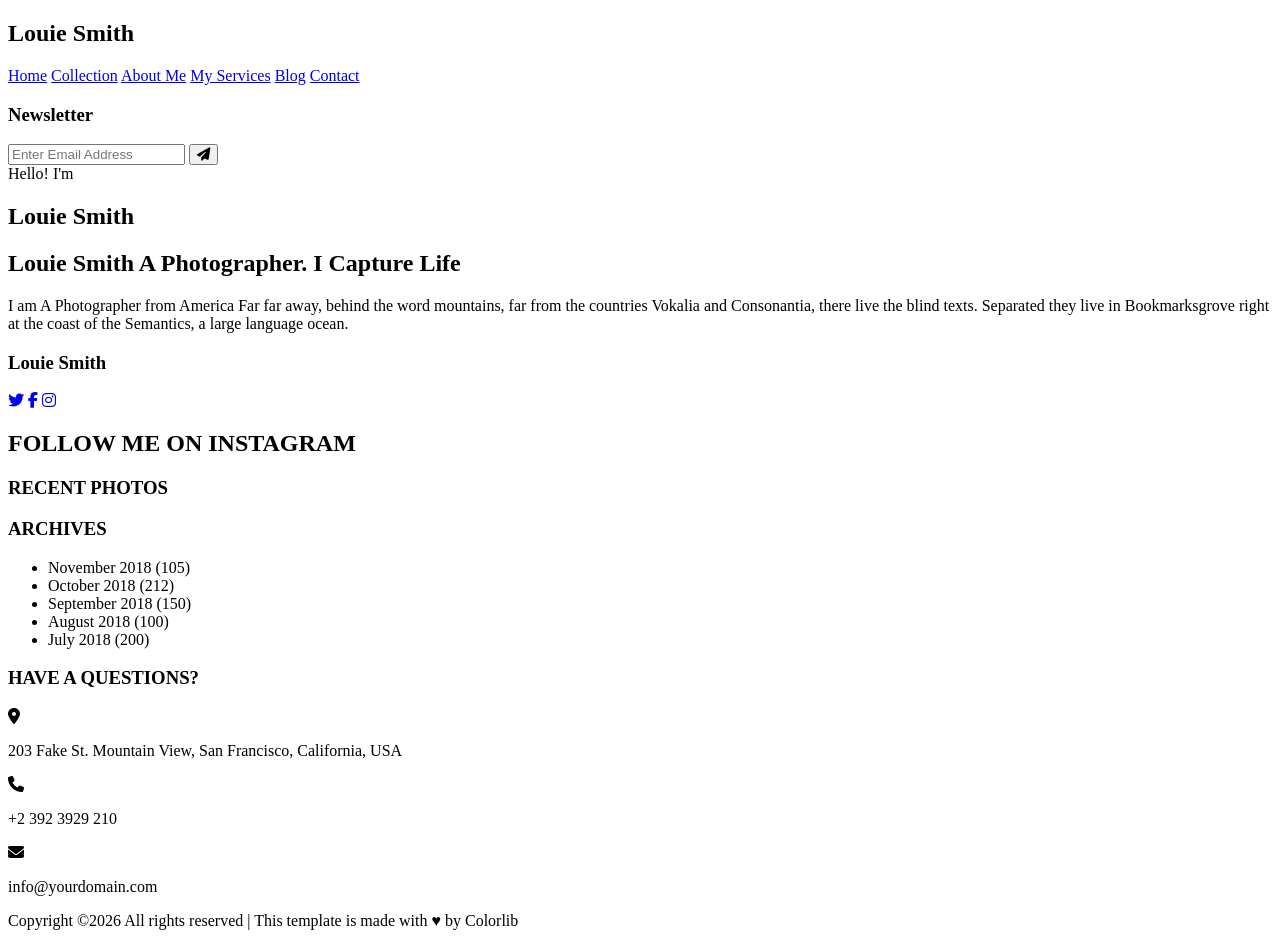
==== index.html @ afb68b4a "Add files via upload" ====
<!DOCTYPE html>
<html lang="en">
<head>
  <meta charset="UTF-8">
  <meta name="viewport" content="width=device-width, initial-scale=1.0">
  <title>Louie - Home</title>

  <link rel="stylesheet" href="css/style.css">

 
  <link rel="stylesheet" href="https://cdnjs.cloudflare.com/ajax/libs/font-awesome/6.5.0/css/all.min.css">
</head>
<body>

  <div class="page">

    
    <aside class="sidebar">

      <div class="sidebar-top">
        <div class="profile">
          <div class="profile-img"></div>
          <h2>Louie Smith</h2>
        </div>

        <nav class="menu">
          <a class="active" href="index.html">Home</a>
          <a href="collection.html">Collection</a>
          <a href="about.html">About Me</a>
          <a href="services.html">My Services</a>
          <a href="blog.html">Blog</a>
          <a href="contact.html">Contact</a>
        </nav>
      </div>

      <div class="newsletter">
        <h3>Newsletter</h3>

        <form class="newsletter-form">
          <input type="email" placeholder="Enter Email Address">
          <button type="submit">
            <i class="fa-solid fa-paper-plane"></i>
          </button>
        </form>
      </div>

    </aside>

    
    <main class="main-content">

      
      <section class="hero">

        
        <div class="hero-image">
          <div class="dots">
            <span class="dot active"></span>
            <span class="dot"></span>
          </div>
        </div>

        
        <div class="hero-info">

          <div class="hero-text">

            <span class="subheading">Hello! I'm</span>

            <h1 class="big-name">Louie Smith</h1>

            <h2 class="title">
              <span class="black">Louie Smith</span>
              <span class="gold">A Photographer.</span>
              <span class="black">I Capture Life</span>
            </h2>

            <p>
              I am A Photographer from America Far far away, behind the word mountains,
              far from the countries Vokalia and Consonantia, there live the blind texts.
              Separated they live in Bookmarksgrove right at the coast of the Semantics,
              a large language ocean.
            </p>

            <h3 class="signature">Louie Smith</h3>

            <div class="social">
              <a href="#"><i class="fa-brands fa-twitter"></i></a>
              <a href="#"><i class="fa-brands fa-facebook-f"></i></a>
              <a href="#"><i class="fa-brands fa-instagram"></i></a>
            </div>

          </div>

        </div>

      </section>

    
      <section class="instagram">
        <h2>FOLLOW ME ON INSTAGRAM</h2>

        <div class="insta-photos">
          <a class="insta-img img1" href="#"></a>
          <a class="insta-img img2" href="#"></a>
          <a class="insta-img img3" href="#"></a>
          <a class="insta-img img4" href="#"></a>
          <a class="insta-img img5" href="#"></a>
        </div>
      </section>

   
      <footer class="footer">

        <div class="footer-container">

          
          <div class="footer-box">
            <h3>RECENT PHOTOS</h3>

            <div class="recent-photos">
              <a class="photo p1" href="#"></a>
              <a class="photo p2" href="#"></a>
              <a class="photo p3" href="#"></a>
              <a class="photo p4" href="#"></a>
              <a class="photo p5" href="#"></a>
              <a class="photo p6" href="#"></a>
            </div>
          </div>

          
          <div class="footer-box">
            <h3>ARCHIVES</h3>

            <ul class="archives">
              <li><span>November 2018</span> <span>(105)</span></li>
              <li><span>October 2018</span> <span>(212)</span></li>
              <li><span>September 2018</span> <span>(150)</span></li>
              <li><span>August 2018</span> <span>(100)</span></li>
              <li><span>July 2018</span> <span>(200)</span></li>
            </ul>
          </div>

       
          <div class="footer-box">
            <h3>HAVE A QUESTIONS?</h3>

            <div class="contact-list">

              <div class="contact-item">
                <i class="fa-solid fa-location-dot"></i>
                <p>203 Fake St. Mountain View, San Francisco, California, USA</p>
              </div>

              <div class="contact-item">
                <i class="fa-solid fa-phone"></i>
                <p>+2 392 3929 210</p>
              </div>

              <div class="contact-item">
                <i class="fa-solid fa-envelope"></i>
                <p>info@yourdomain.com</p>
              </div>

            </div>
          </div>

        </div>

        <div class="copyright">
          <p>Copyright ©2026 All rights reserved | This template is made with ♥ by Colorlib</p>
        </div>

      </footer>

    </main>

  </div>

</body>
</html>
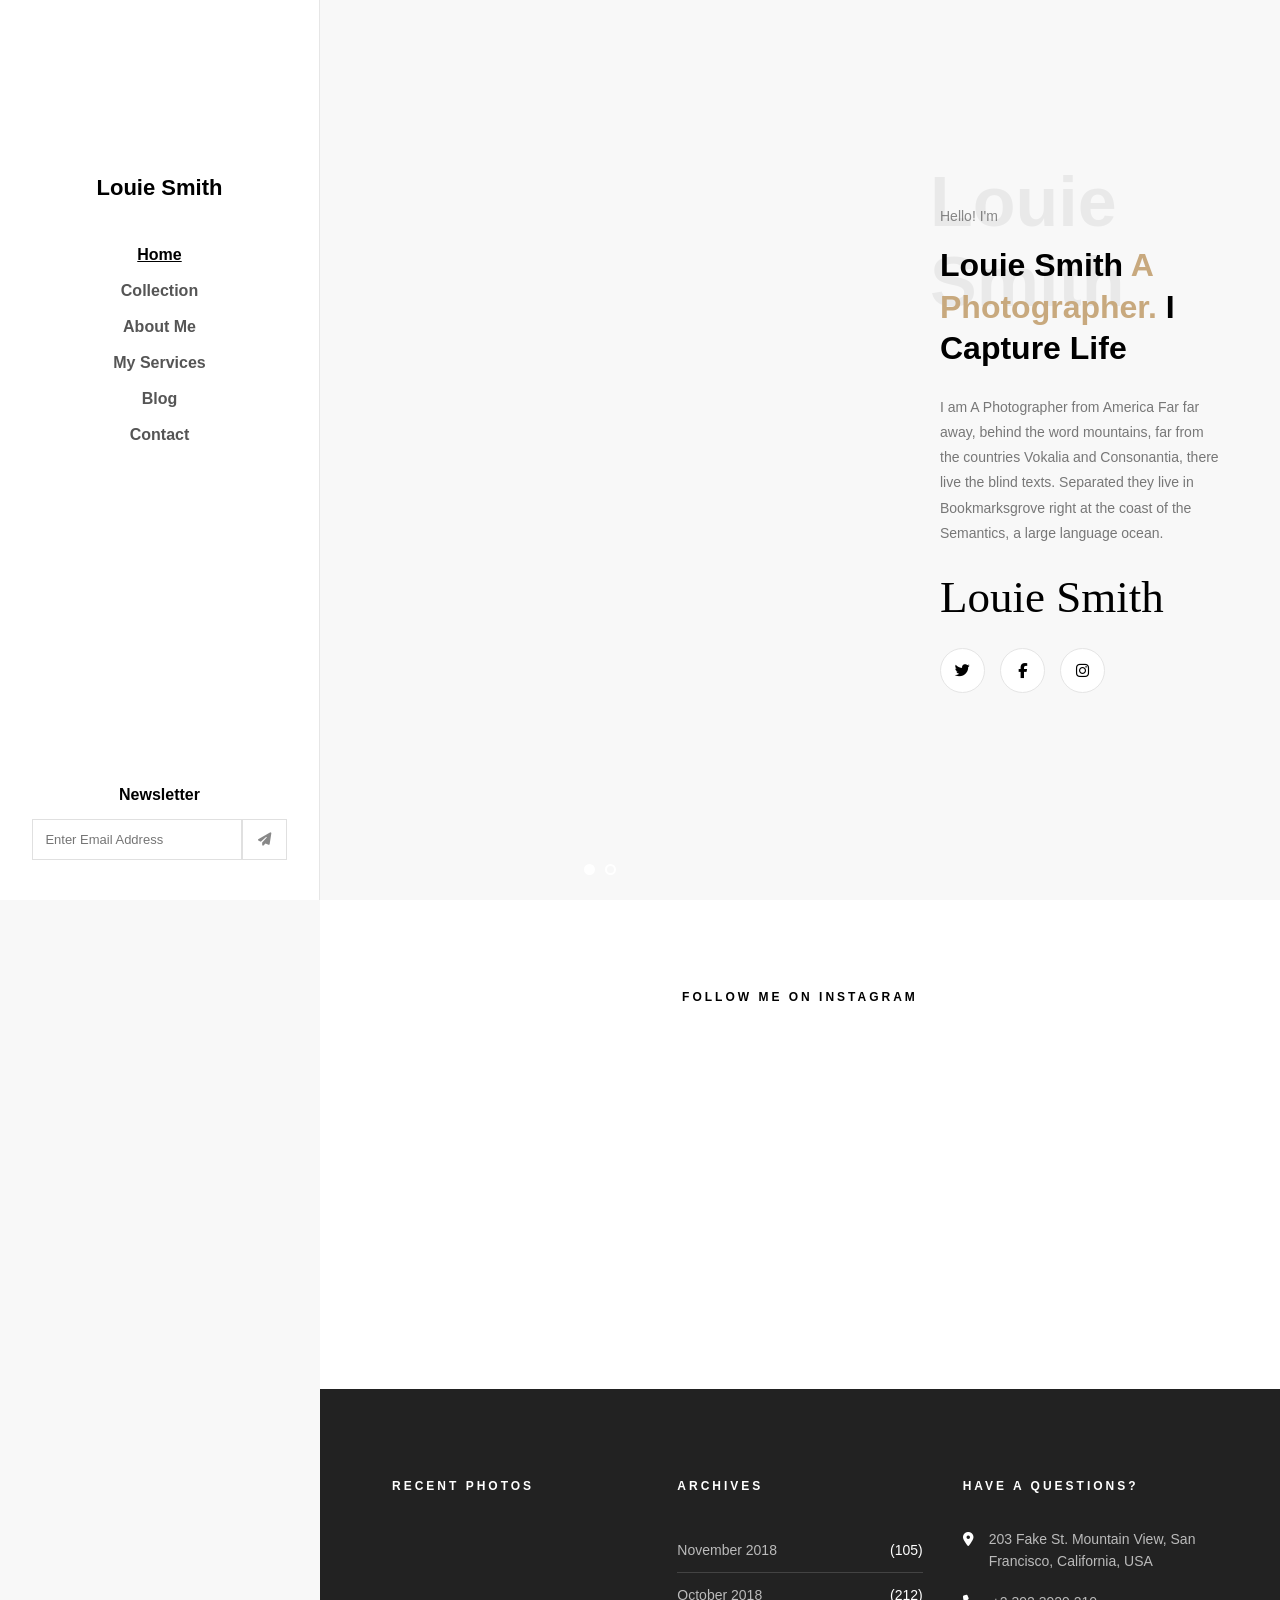
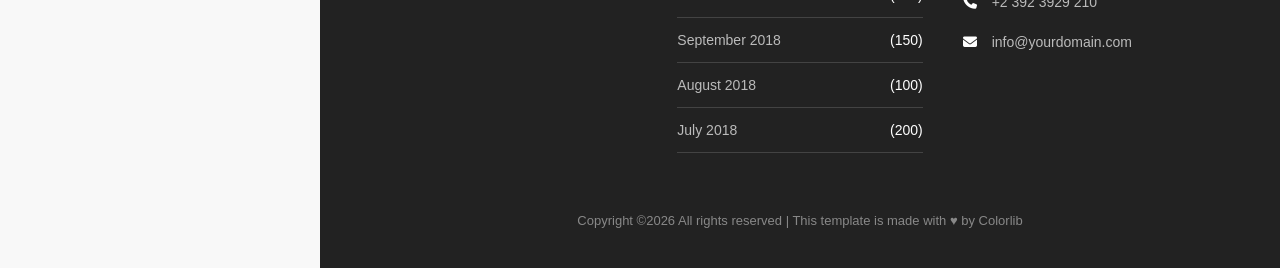
==== commit 50619334: "Update index.html" ====
--- a/index.html
+++ b/index.html
@@ -5,7 +5,7 @@
   <meta name="viewport" content="width=device-width, initial-scale=1.0">
   <title>Louie - Home</title>
 
-  <link rel="stylesheet" href="css/style.css">
+  <link rel="stylesheet" href="style.css">
 
  
   <link rel="stylesheet" href="https://cdnjs.cloudflare.com/ajax/libs/font-awesome/6.5.0/css/all.min.css">
@@ -178,4 +178,4 @@
   </div>
 
 </body>
-</html>+</html>
--- a/style.css
+++ b/style.css
@@ -0,0 +1,1086 @@
+@import url('https://fonts.googleapis.com/css2?family=Poppins:wght@300;400;500;600;700&display=swap');
+ 
+* {
+  margin: 0;
+  padding: 0;
+  box-sizing: border-box;
+  font-family: "Poppins", sans-serif;
+}
+body {
+  background: #f8f8f8;
+}
+.page {
+  display: flex;
+  min-height: 100vh;
+  width: 100%;
+}
+.sidebar {
+  width: 320px;
+  min-width: 320px;
+  height: 100vh;
+  position: fixed;
+  top: 0;
+  left: 0;
+  background: white;
+  border-right: 1px solid #e6e6e6;
+  display: flex;
+  flex-direction: column;
+  justify-content: space-between;
+  padding: 40px 20px;
+  overflow-y: auto;
+  z-index: 100;
+}
+.sidebar-top {
+  display: flex;
+  flex-direction: column;
+  align-items: center;
+}
+.profile {
+  display: flex;
+  flex-direction: column;
+  align-items: center;
+  gap: 15px;
+}
+.profile-img {
+  width: 120px;
+  height: 120px;
+  border-radius: 50%;
+  background-image: url("https://preview.colorlib.com/theme/louie/images/author.jpg");
+  background-size: cover;
+  background-position: center;
+}
+.profile h2 {
+  font-size: 22px;
+  font-weight: 700;
+  color: #000;
+}
+.menu {
+  margin-top: 45px;
+  display: flex;
+  flex-direction: column;
+  align-items: center;
+  gap: 18px;
+}
+.menu a {
+  text-decoration: none;
+  font-size: 16px;
+  font-weight: 600;
+  color: #555;
+}
+.menu a.active {
+  color: #000;
+  text-decoration: underline;
+}
+.newsletter {
+  text-align: center;
+  width: 100%;
+  margin-top: 40px;
+}
+.newsletter h3 {
+  font-size: 16px;
+  font-weight: 700;
+  margin-bottom: 15px;
+  color: #000;
+}
+.newsletter-form {
+  width: 100%;
+  display: flex;
+  justify-content: center;
+}
+.newsletter-form input {
+  width: 75%;
+  padding: 12px;
+  border: 1px solid #e0e0e0;
+  outline: none;
+  font-size: 13px;
+}
+.newsletter-form button {
+  width: 45px;
+  border: 1px solid #e0e0e0;
+  background: white;
+  cursor: pointer;
+  display: flex;
+  align-items: center;
+  justify-content: center;
+}
+.newsletter-form button i {
+  color: #888;
+}
+.main-content, .hiro-main {
+  flex: 1;
+  margin-left: 320px;
+  background: #f8f8f8;
+  min-width: 0;
+  display: flex;
+  flex-direction: column;
+}
+.hero {
+  display: flex;
+  height: 100vh;
+}
+.hero-image {
+  flex: 2;
+  background-image: url("https://preview.colorlib.com/theme/louie/images/author-2.jpg");
+  background-size: cover;
+  background-position: center;
+  position: relative;
+}
+.dots {
+  position: absolute;
+  bottom: 25px;
+  left: 50%;
+  transform: translateX(-50%);
+  display: flex;
+  gap: 10px;
+}
+.dot {
+  width: 11px;
+  height: 11px;
+  border-radius: 50%;
+  border: 2px solid white;
+}
+.dot.active {
+  background: white;
+}
+.hero-info {
+  flex: 1;
+  background: #f8f8f8;
+  display: flex;
+  align-items: center;
+  justify-content: center;
+  padding: 60px;
+}
+.hero-text {
+  position: relative;
+  width: 100%;
+}
+.subheading {
+  font-size: 14px;
+  color: #888;
+  font-weight: 500;
+}
+.big-name {
+  position: absolute;
+  top: -45px;
+  left: -10px;
+  font-size: 70px;
+  font-weight: 800;
+  color: rgba(0,0,0,0.06);
+  z-index: 0;
+}
+.title {
+  margin-top: 20px;
+  font-size: 32px;
+  font-weight: 700;
+  line-height: 1.3;
+  z-index: 2;
+  position: relative;
+}
+.title .black {
+  color: #000;
+}
+.title .gold {
+  color: #c8a97e;
+}
+.hero-text p {
+  margin-top: 25px;
+  font-size: 14px;
+  line-height: 1.8;
+  color: #777;
+  max-width: 420px;
+}
+.signature {
+  margin-top: 25px;
+  font-family: cursive;
+  font-size: 45px;
+  font-weight: 400;
+  color: #000;
+}
+.social {
+  margin-top: 25px;
+  display: flex;
+  gap: 15px;
+}
+.social a {
+  width: 45px;
+  height: 45px;
+  border-radius: 50%;
+  background: white;
+  border: 1px solid #e5e5e5;
+  display: flex;
+  align-items: center;
+  justify-content: center;
+  text-decoration: none;
+  transition: 0.3s;
+}
+.social a i {
+  color: #000;
+  font-size: 15px;
+}
+.social a:hover {
+  background: #c8a97e;
+}
+.social a:hover i {
+  color: white;
+}
+.instagram {
+  background: #fff;
+  padding: 90px 0;
+  display: flex;
+  flex-direction: column;
+  align-items: center;
+}
+.instagram h2 {
+  font-size: 12px;
+  letter-spacing: 3px;
+  font-weight: 700;
+  color: #000;
+  margin-bottom: 45px;
+}
+.insta-photos {
+  width: 100%;
+  display: flex;
+  justify-content: center;
+}
+.insta-img {
+  flex: 1;
+  height: 250px;
+  background-size: cover;
+  background-position: center;
+  transition: 0.3s;
+}
+.insta-img:hover {
+  filter: brightness(70%);
+}
+.img1 { background-image: url("https://preview.colorlib.com/theme/louie/images/image_1.jpg"); }
+.img2 { background-image: url("https://preview.colorlib.com/theme/louie/images/image_2.jpg"); }
+.img3 { background-image: url("https://preview.colorlib.com/theme/louie/images/image_3.jpg"); }
+.img4 { background-image: url("https://preview.colorlib.com/theme/louie/images/image_4.jpg"); }
+.img5 { background-image: url("https://preview.colorlib.com/theme/louie/images/image_5.jpg"); }
+.footer {
+  background: #222;
+  color: white;
+  padding: 90px 0 40px 0;
+}
+.footer-container {
+  width: 85%;
+  margin: auto;
+  display: flex;
+  justify-content: space-between;
+  gap: 40px;
+}
+.footer-box {
+  flex: 1;
+}
+.footer-box h3 {
+  font-size: 12px;
+  font-weight: 700;
+  letter-spacing: 3px;
+  margin-bottom: 35px;
+}
+.recent-photos {
+  display: flex;
+  flex-wrap: wrap;
+  gap: 10px;
+}
+.photo {
+  width: calc(33.33% - 10px);
+  height: 75px;
+  background-size: cover;
+  background-position: center;
+  display: block;
+}
+.p1 { background-image: url("https://preview.colorlib.com/theme/louie/images/image_1.jpg"); }
+.p2 { background-image: url("https://preview.colorlib.com/theme/louie/images/image_2.jpg"); }
+.p3 { background-image: url("https://preview.colorlib.com/theme/louie/images/image_3.jpg"); }
+.p4 { background-image: url("https://preview.colorlib.com/theme/louie/images/image_4.jpg"); }
+.p5 { background-image: url("https://preview.colorlib.com/theme/louie/images/image_5.jpg"); }
+.p6 { background-image: url("https://preview.colorlib.com/theme/louie/images/image_6.jpg"); }
+.archives {
+  list-style: none;
+  display: flex;
+  flex-direction: column;
+}
+.archives li {
+  display: flex;
+  justify-content: space-between;
+  align-items: center;
+  padding: 14px 0;
+  border-bottom: 1px solid rgba(255,255,255,0.15);
+  font-size: 14px;
+  color: #bbb;
+}
+.archives li span:last-child {
+  color: white;
+}
+.contact-list {
+  display: flex;
+  flex-direction: column;
+  gap: 18px;
+}
+.contact-item {
+  display: flex;
+  align-items: flex-start;
+  gap: 15px;
+}
+.contact-item i {
+  font-size: 14px;
+  color: white;
+  margin-top: 4px;
+}
+.contact-item p {
+  font-size: 14px;
+  color: #bbb;
+  line-height: 1.6;
+}
+.copyright {
+  text-align: center;
+  margin-top: 60px;
+  font-size: 13px;
+  color: #888;
+}
+ 
+.page-header {
+  background: #c8b58d;
+  padding: 60px 0;
+  text-align: center;
+}
+ 
+.page-header .breadcrumb {
+  font-size: 12px;
+  letter-spacing: 2px;
+  color: rgba(0,0,0,0.7);
+  font-weight: 600;
+  margin-bottom: 10px;
+}
+ 
+.page-header h1 {
+  font-size: 40px;
+  font-weight: 700;
+  color: black;
+}
+ 
+.collection-gallery {
+  background: white;
+  padding: 40px 0;
+  display: flex;
+  flex-direction: column;
+  gap: 25px;
+  align-items: center;
+}
+ 
+.collection-row {
+  width: 85%;
+  display: flex;
+  gap: 25px;
+}
+ 
+.collection-img {
+  flex: 1;
+  height: 230px;
+  background-size: cover;
+  background-position: center;
+  position: relative;
+  overflow: hidden;
+  text-decoration: none;
+  display: flex;
+  align-items: flex-end;
+  justify-content: flex-start;
+}
+ 
+.collection-overlay {
+  width: 100%;
+  height: 100%;
+  background: rgba(0,0,0,0.45);
+  opacity: 0;
+  transition: 0.3s;
+  display: flex;
+  flex-direction: column;
+  justify-content: flex-end;
+  padding: 25px;
+}
+ 
+.collection-overlay h3 {
+  font-size: 18px;
+  font-weight: 500;
+  color: white;
+}
+ 
+.collection-overlay span {
+  margin-top: 8px;
+  font-size: 12px;
+  font-weight: 500;
+  color: rgba(255,255,255,0.8);
+  letter-spacing: 2px;
+  text-transform: uppercase;
+}
+ 
+.collection-img:hover .collection-overlay {
+  opacity: 1;
+}
+ 
+.collection-img:hover {
+  filter: brightness(90%);
+}
+ 
+.c1  { background-image: url("https://preview.colorlib.com/theme/louie/images/image_1.jpg"); }
+.c2  { background-image: url("https://preview.colorlib.com/theme/louie/images/image_2.jpg"); }
+.c3  { background-image: url("https://preview.colorlib.com/theme/louie/images/image_3.jpg"); }
+.c4  { background-image: url("https://preview.colorlib.com/theme/louie/images/image_4.jpg"); }
+.c5  { background-image: url("https://preview.colorlib.com/theme/louie/images/image_5.jpg"); }
+.c6  { background-image: url("https://preview.colorlib.com/theme/louie/images/image_6.jpg"); }
+.c7  { background-image: url("https://preview.colorlib.com/theme/louie/images/image_7.jpg"); }
+.c8  { background-image: url("https://preview.colorlib.com/theme/louie/images/image_8.jpg"); }
+.c9  { background-image: url("https://preview.colorlib.com/theme/louie/images/image_9.jpg"); }
+.c10 { background-image: url("https://preview.colorlib.com/theme/louie/images/image_10.jpg"); }
+.c11 { background-image: url("https://preview.colorlib.com/theme/louie/images/image_11.jpg"); }
+.c12 { background-image: url("https://preview.colorlib.com/theme/louie/images/image_12.jpg"); }
+ 
+.about-hero {
+  display: flex;
+  height: 100vh;
+}
+ 
+.about-img {
+  flex: 2.2;
+  background-image: url("https://preview.colorlib.com/theme/louie/images/author.jpg");
+  background-size: cover;
+  background-position: center;
+}
+ 
+.about-info {
+  flex: 1;
+  background: #f8f8f8;
+  display: flex;
+  align-items: center;
+  justify-content: center;
+  padding: 80px 60px;
+}
+ 
+.about-text {
+  width: 100%;
+  position: relative;
+}
+ 
+.about-text .big-name {
+  position: absolute;
+  top: -60px;
+  left: -10px;
+  font-size: 95px;
+  font-weight: 800;
+  color: rgba(0,0,0,0.06);
+  z-index: 0;
+}
+ 
+.about-title {
+  margin-top: 20px;
+  font-size: 32px;
+  font-weight: 700;
+  color: #000;
+  line-height: 1.3;
+  position: relative;
+  z-index: 2;
+}
+ 
+.about-text p {
+  margin-top: 25px;
+  font-size: 14px;
+  line-height: 1.8;
+  color: #777;
+  max-width: 450px;
+}
+ 
+.about-counters {
+  background: #222;
+  padding: 70px 0;
+  display: flex;
+  justify-content: center;
+  align-items: center;
+  gap: 90px;
+}
+ 
+.counter-box {
+  display: flex;
+  align-items: center;
+  gap: 18px;
+}
+ 
+.counter-box h2 {
+  font-size: 38px;
+  font-weight: 600;
+  color: #c8a97e;
+}
+ 
+.counter-box p {
+  font-size: 14px;
+  font-weight: 500;
+  color: rgba(255,255,255,0.8);
+  line-height: 1.4;
+}
+ 
+@media(max-width: 1000px) {
+  .about-hero {
+    flex-direction: column;
+    height: auto;
+  }
+ 
+  .about-img {
+    height: 420px;
+  }
+ 
+  .about-info {
+    padding: 50px 30px;
+  }
+ 
+  .about-counters {
+    flex-direction: column;
+    gap: 40px;
+  }
+}
+ 
+.louies-servicos {
+  background-color: #c8a97e;
+  padding: 60px 80px;
+}
+ 
+.louies-servicos h1 {
+  font-size: 42px;
+  font-weight: 800;
+  color: #000;
+}
+ 
+.grade-servicos {
+  display: flex;
+  flex-wrap: wrap;
+  padding: 80px;
+  gap: 60px 40px;
+  background: #fff;
+}
+ 
+.card-servico {
+  flex: 1 1 calc(33% - 40px);
+  display: flex;
+  flex-direction: column;
+  gap: 20px;
+}
+ 
+.icone-circulo {
+  width: 90px;
+  height: 90px;
+  border-radius: 50%;
+  background: #f0f0f0;
+  display: flex;
+  align-items: center;
+  justify-content: center;
+}
+ 
+.icone-circulo i {
+  font-size: 36px;
+  color: #444;
+}
+ 
+.card-texto h3 {
+  font-size: 18px;
+  font-weight: 700;
+  color: #000;
+  margin-bottom: 12px;
+}
+ 
+.card-texto p {
+  font-size: 14px;
+  color: #777;
+  line-height: 1.7;
+}
+ 
+.topo-contact {
+  background-color: #c8a97e;
+  padding: 60px 80px;
+}
+ 
+.topo-contact h1 {
+  font-size: 42px;
+  font-weight: 800;
+  color: #000;
+}
+ 
+.conteudo-contact {
+  padding: 70px 80px;
+  background: #fff;
+}
+ 
+.bloco-contact h2 {
+  font-size: 24px;
+  font-weight: 700;
+  color: #000;
+  margin-bottom: 35px;
+}
+ 
+.cartoes-info {
+  display: flex;
+  gap: 20px;
+  margin-bottom: 50px;
+}
+ 
+.cartao {
+  flex: 1;
+  border: 1px solid #e0e0e0;
+  padding: 30px 25px;
+  font-size: 14px;
+  color: #555;
+  line-height: 1.7;
+}
+ 
+.formulario form {
+  display: flex;
+  flex-direction: column;
+  gap: 15px;
+  max-width: 550px;
+}
+ 
+.formulario input,
+.formulario textarea {
+  width: 100%;
+  padding: 15px;
+  border: 1px solid #e0e0e0;
+  outline: none;
+  font-size: 14px;
+  font-family: "Poppins", sans-serif;
+  color: #555;
+}
+ 
+.formulario textarea {
+  height: 160px;
+  resize: none;
+}
+ 
+.formulario button {
+  width: fit-content;
+  padding: 15px 35px;
+  background: #c8a97e;
+  color: #fff;
+  border: none;
+  font-size: 14px;
+  font-weight: 600;
+  font-family: "Poppins", sans-serif;
+  cursor: pointer;
+}
+ 
+.hiro-page {
+  display: flex;
+  min-height: 100vh;
+}
+ 
+.hiro-profile {
+  display: flex;
+  flex-direction: column;
+  align-items: center;
+  gap: 15px;
+}
+ 
+.hiro-profile-img {
+  width: 120px;
+  height: 120px;
+  border-radius: 50%;
+  background-image: url("https://preview.colorlib.com/theme/louie/images/author.jpg");
+  background-size: cover;
+  background-position: center;
+}
+ 
+.hiro-profile h2 {
+  font-size: 22px;
+  font-weight: 700;
+  color: #000;
+}
+ 
+.hiro-nav {
+  margin-top: 45px;
+  list-style: none;
+  display: flex;
+  flex-direction: column;
+  align-items: center;
+}
+ 
+.hiro-nav li a {
+  text-decoration: none;
+  font-size: 16px;
+  font-weight: 600;
+  color: #555;
+  display: flex;
+  justify-content: center;
+  height: 40px;
+  align-items: center;
+}
+ 
+.hiro-nav li.hiro-nav-active a {
+  color: #000;
+  text-decoration: underline;
+}
+ 
+.hiro-newsletter-box {
+  text-align: center;
+  width: 100%;
+}
+ 
+.hiro-newsletter-box h4 {
+  font-size: 16px;
+  font-weight: 700;
+  margin-bottom: 15px;
+  color: #000;
+}
+ 
+.hiro-newsletter-form {
+  width: 100%;
+  display: flex;
+  justify-content: center;
+}
+ 
+.hiro-newsletter-form input {
+  width: 75%;
+  padding: 12px;
+  border: 1px solid #e0e0e0;
+  outline: none;
+  font-size: 13px;
+}
+ 
+.hiro-newsletter-form button {
+  width: 45px;
+  border: 1px solid #e0e0e0;
+  border-left: transparent;
+  background: white;
+  cursor: pointer;
+  display: flex;
+  align-items: center;
+  justify-content: center;
+}
+ 
+.hiro-newsletter-form button i {
+  color: #888;
+}
+ 
+.hiro-main {
+  flex: 1;
+  background: #f8f8f8;
+  min-width: 0;
+}
+ 
+.hiro-blog-header {
+  background-color: #c8a97e;
+  padding: 60px 80px;
+}
+ 
+.hiro-breadcrumb {
+  font-size: 12px;
+  letter-spacing: 2px;
+  margin-bottom: 15px;
+}
+ 
+.hiro-breadcrumb a {
+  text-decoration: none;
+  color: #555;
+  margin-right: 10px;
+}
+ 
+.hiro-breadcrumb span {
+  font-weight: 700;
+  color: #000;
+}
+ 
+.hiro-blog-header h1 {
+  font-size: 42px;
+  font-weight: 800;
+  color: #000;
+}
+ 
+.hiro-blog-area {
+  padding: 70px 80px;
+}
+ 
+.hiro-blog-columns {
+  display: flex;
+  gap: 60px;
+}
+ 
+.hiro-posts-column {
+  flex: 2;
+  display: flex;
+  flex-direction: column;
+  gap: 50px;
+}
+ 
+.hiro-post-card {
+  display: flex;
+  flex-direction: column;
+  gap: 20px;
+}
+ 
+.hiro-post-image img {
+  width: 100%;
+  height: 320px;
+  object-fit: cover;
+  display: block;
+}
+ 
+.hiro-post-body {
+  display: flex;
+  flex-direction: column;
+  gap: 12px;
+}
+ 
+.hiro-post-meta {
+  display: flex;
+  gap: 15px;
+  font-size: 13px;
+  color: #aaa;
+}
+ 
+.hiro-post-body h2 a {
+  text-decoration: none;
+  font-size: 20px;
+  font-weight: 700;
+  color: #000;
+}
+ 
+.hiro-post-body p {
+  font-size: 14px;
+  color: #777;
+  line-height: 1.8;
+}
+ 
+.hiro-read-more {
+  text-decoration: none;
+  font-size: 13px;
+  font-weight: 600;
+  color: #000;
+  border-bottom: 2px solid #000;
+  padding-bottom: 2px;
+  width: fit-content;
+}
+ 
+.hiro-pagination {
+  display: flex;
+  gap: 8px;
+  margin-top: 60px;
+}
+ 
+.hiro-page-item {
+  width: 42px;
+  height: 42px;
+  display: flex;
+  align-items: center;
+  justify-content: center;
+  border: 1px solid #e0e0e0;
+  text-decoration: none;
+  font-size: 14px;
+  color: #555;
+  transition: 0.3s;
+}
+ 
+.hiro-page-active {
+  background: #c8a97e;
+  color: white;
+  border-color: #c8a97e;
+}
+ 
+.hiro-widget {
+  display: flex;
+  flex-direction: column;
+  gap: 20px;
+}
+ 
+.hiro-widget h3 {
+  font-size: 12px;
+  font-weight: 700;
+  letter-spacing: 3px;
+  color: #000;
+}
+ 
+.hiro-widget input[type="text"] {
+  width: 100%;
+  padding: 14px;
+  border: 1px solid #e0e0e0;
+  outline: none;
+  font-size: 13px;
+}
+ 
+.hiro-categories {
+  list-style: none;
+  display: flex;
+  flex-direction: column;
+}
+ 
+.hiro-categories li {
+  padding: 10px 0;
+  border-bottom: 1px solid #e0e0e0;
+  font-size: 14px;
+}
+ 
+.hiro-categories li a {
+  text-decoration: none;
+  color: #555;
+  display: flex;
+  justify-content: space-between;
+}
+ 
+.hiro-categories li a span {
+  color: #aaa;
+}
+ 
+.hiro-featured-post {
+  display: flex;
+  gap: 15px;
+  align-items: flex-start;
+}
+ 
+.hiro-featured-post img {
+  width: 70px;
+  height: 70px;
+  object-fit: cover;
+  flex-shrink: 0;
+}
+ 
+.hiro-featured-post div {
+  display: flex;
+  flex-direction: column;
+  gap: 6px;
+}
+ 
+.hiro-featured-post div a {
+  text-decoration: none;
+  font-size: 13px;
+  color: #333;
+  line-height: 1.5;
+}
+ 
+.hiro-featured-post div span {
+  font-size: 12px;
+  color: #aaa;
+}
+ 
+.hiro-widget-newsletter p {
+  font-size: 13px;
+  color: #777;
+  line-height: 1.7;
+}
+ 
+.hiro-widget-newsletter form {
+  display: flex;
+  flex-direction: column;
+  gap: 10px;
+}
+ 
+.hiro-widget-newsletter input {
+  padding: 12px;
+  border: 1px solid #e0e0e0;
+  outline: none;
+  font-size: 13px;
+}
+ 
+.hiro-widget-newsletter button {
+  padding: 12px;
+  background: #000;
+  color: white;
+  border: none;
+  font-size: 13px;
+  font-weight: 600;
+  cursor: pointer;
+}
+ 
+.hiro-footer {
+  background: #222;
+  color: white;
+  padding: 90px 0 40px;
+}
+ 
+.hiro-footer-inner {
+  width: 75%;
+  margin: auto;
+  display: flex;
+  flex-wrap: wrap;
+  justify-content: space-between;
+  gap: 60px;
+}
+ 
+.hiro-footer-col {
+  flex: 1;
+}
+ 
+.hiro-footer-col h3 {
+  font-size: 12px;
+  font-weight: 700;
+  letter-spacing: 3px;
+  margin-bottom: 35px;
+}
+ 
+.hiro-photo-grid {
+  display: flex;
+  flex-wrap: wrap;
+  gap: 12px;
+}
+ 
+.hiro-fp1, .hiro-fp2, .hiro-fp3,
+.hiro-fp4, .hiro-fp5, .hiro-fp6 {
+  width: 75px;
+  height: 75px;
+  background-size: cover;
+  background-position: center;
+  display: block;
+}
+ 
+.hiro-fp1 { background-image: url("https://preview.colorlib.com/theme/louie/images/image_1.jpg"); }
+.hiro-fp2 { background-image: url("https://preview.colorlib.com/theme/louie/images/image_2.jpg"); }
+.hiro-fp3 { background-image: url("https://preview.colorlib.com/theme/louie/images/image_3.jpg"); }
+.hiro-fp4 { background-image: url("https://preview.colorlib.com/theme/louie/images/image_4.jpg"); }
+.hiro-fp5 { background-image: url("https://preview.colorlib.com/theme/louie/images/image_5.jpg"); }
+.hiro-fp6 { background-image: url("https://preview.colorlib.com/theme/louie/images/image_6.jpg"); }
+ 
+.hiro-archives {
+  list-style: none;
+  display: flex;
+  flex-direction: column;
+}
+ 
+.hiro-archives li {
+  display: flex;
+  justify-content: space-between;
+  padding: 14px 0;
+  border-bottom: 1px solid rgba(255,255,255,0.15);
+  font-size: 14px;
+  color: #bbb;
+}
+ 
+.hiro-archives li span:last-child {
+  color: white;
+}
+ 
+.hiro-contact-info {
+  display: flex;
+  flex-direction: column;
+  gap: 18px;
+}
+ 
+.hiro-contact-item {
+  display: flex;
+  align-items: flex-start;
+  gap: 15px;
+}
+ 
+.hiro-contact-item i {
+  font-size: 14px;
+  color: white;
+  margin-top: 4px;
+  flex-shrink: 0;
+}
+ 
+.hiro-contact-item p {
+  font-size: 14px;
+  color: #bbb;
+  line-height: 1.6;
+}
+ 
+.hiro-footer-copy {
+  width: 75%;
+  margin: auto;
+  margin-top: 60px;
+  font-size: 13px;
+  color: #888;
+}
